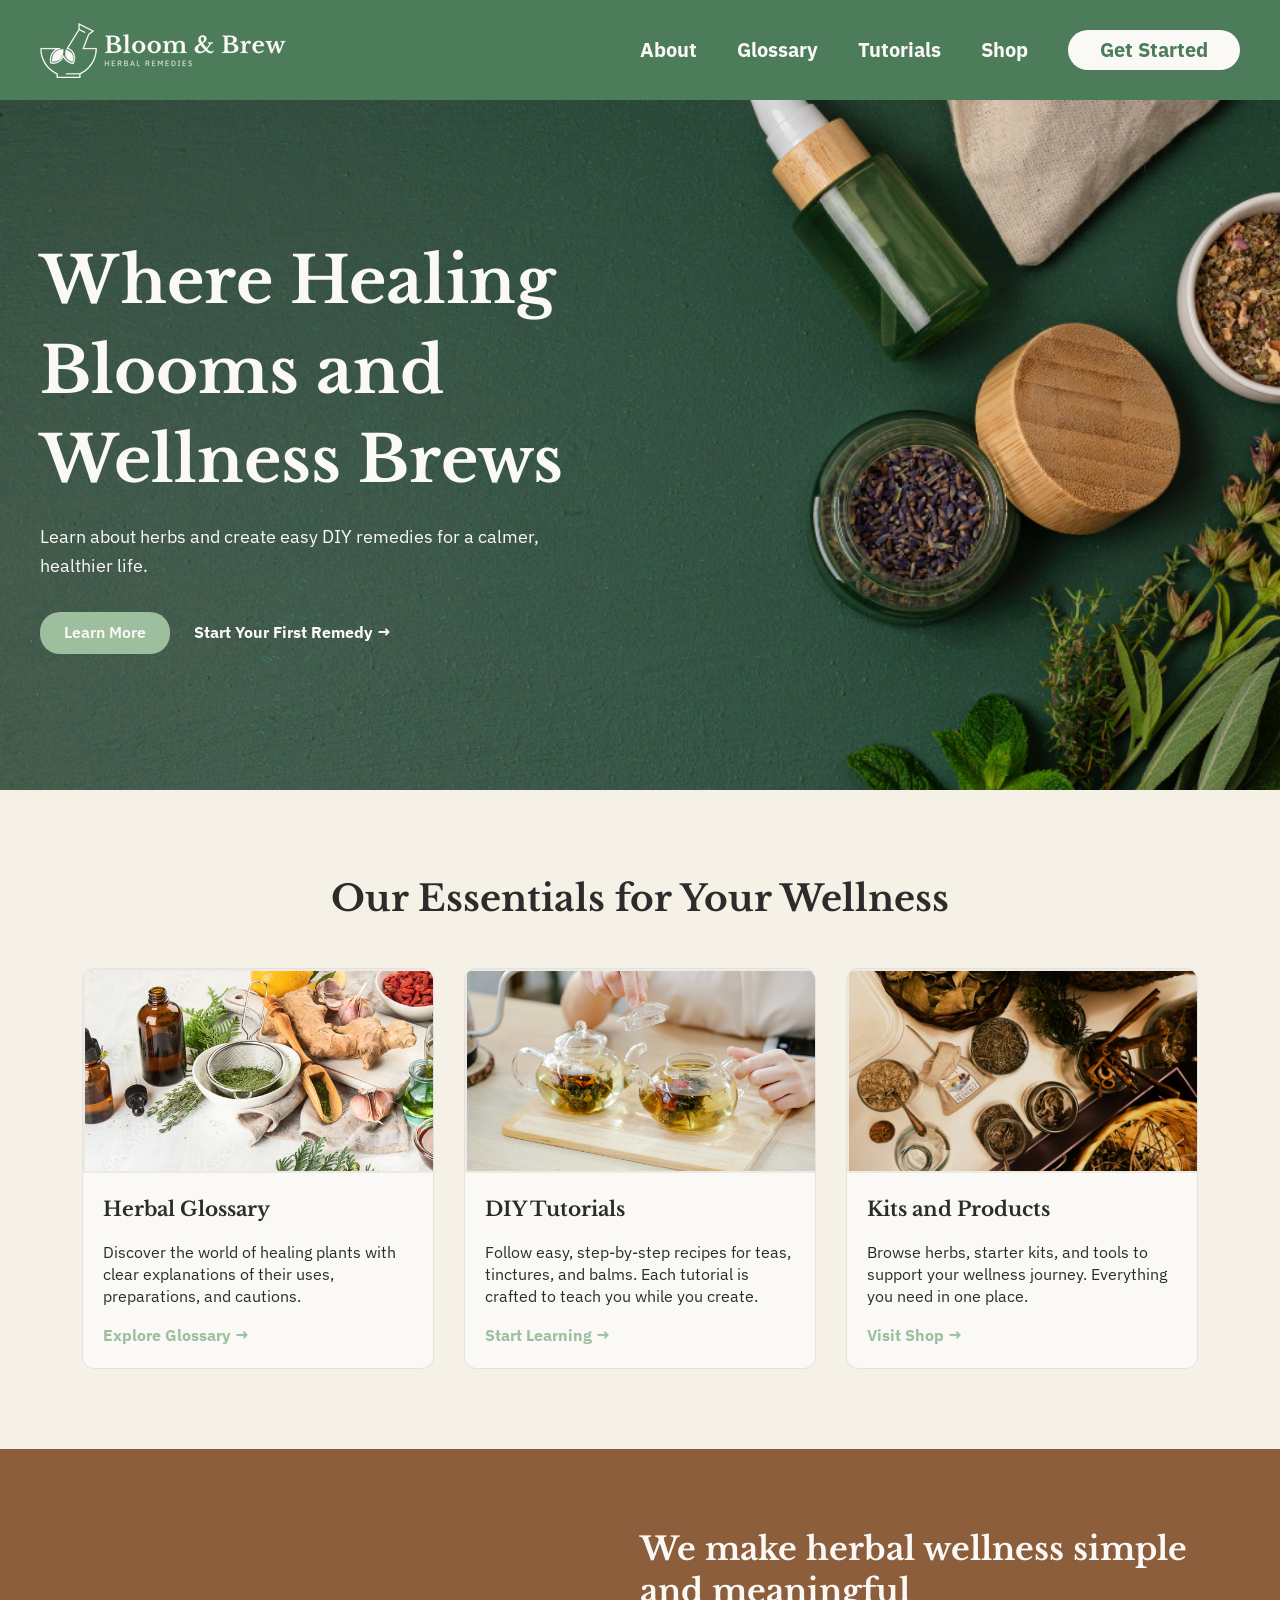
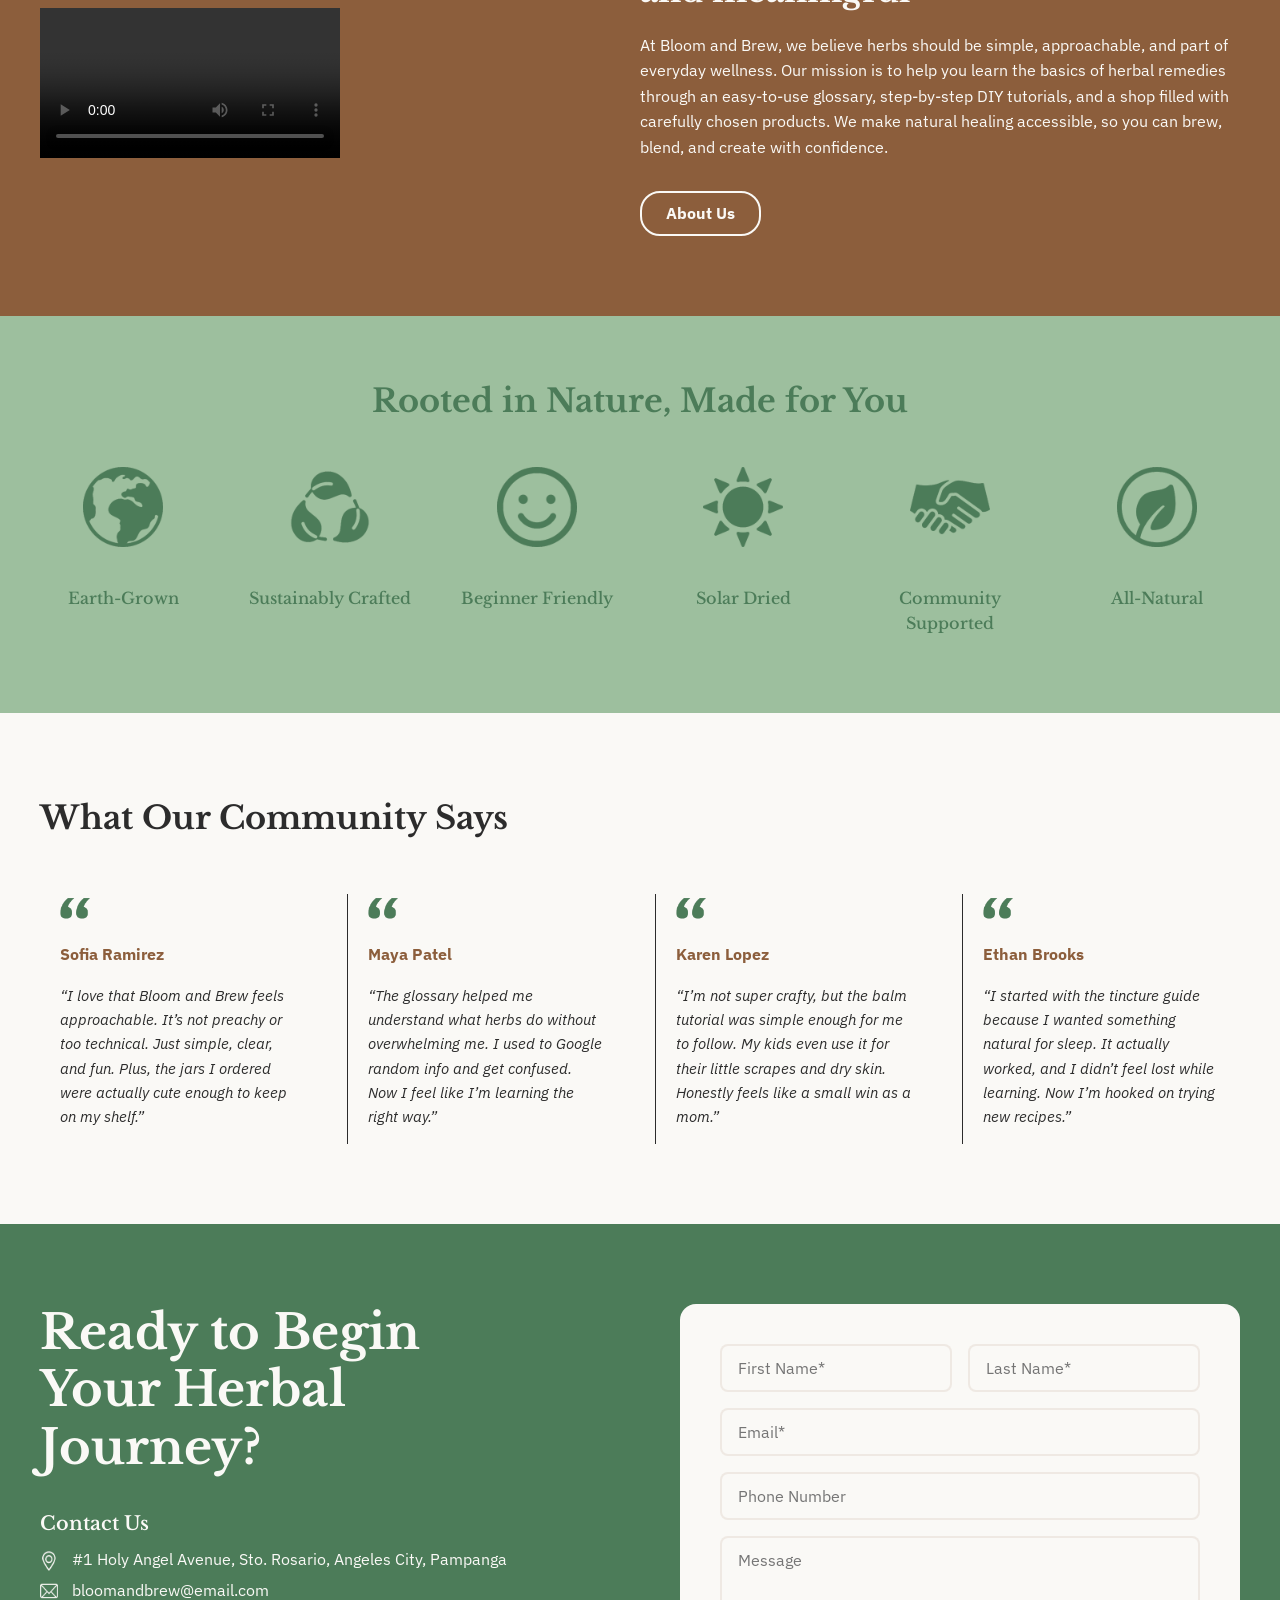
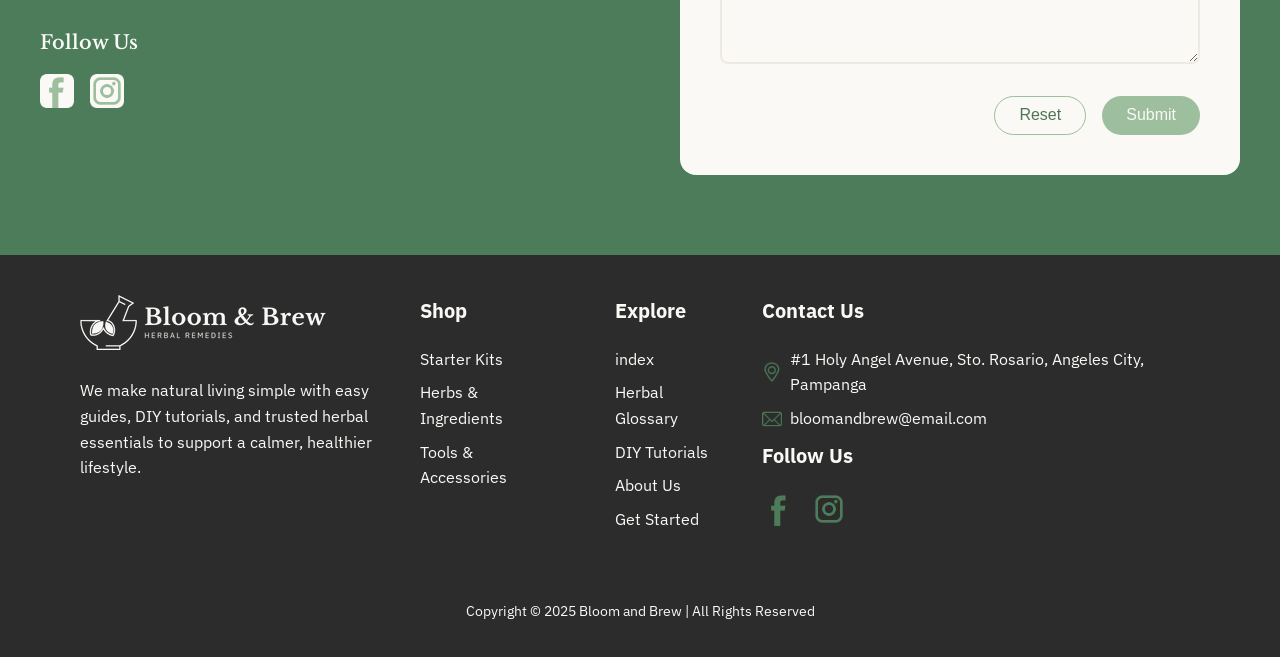
==== index.html @ b17c38f1 "Update and rename home.html to index.html" ====
<!DOCTYPE html>
<html lang="en">
<head>
  <meta charset="UTF-8">
  <meta name="viewport" content="width=device-width, initial-scale=1.0">
  <title>Bloom and Brew</title>
  <link href="https://fonts.googleapis.com/css2?family=Libre+Baskerville:wght@400;700&display=swap" rel="stylesheet">
  <link href="https://fonts.googleapis.com/css2?family=IBM+Plex+Sans:wght@400;500&display=swap" rel="stylesheet">
  <link rel="stylesheet" href="styles.css">
</head>
<body>
  <header class="navbar">
    <div class="container nav-content">
      <a href="index.html" class="brand">
        <img src="resources/logo/horizontal-white-logo.png" alt="Bloom & Brew Logo" class="horizontal-logo">
      </a>
      
      <nav class="menu">
        <a href="about.html">About</a>
        <a href="glossary.html">Glossary</a>
        <a href="tutorials.html">Tutorials</a>
        <a href="shop.html">Shop</a>
        <a href="#contact" class="white-to-sage">Get Started</a>
      </nav>          
    </div>
  </header>

  <!-- index HERO -->
  <section class="hero">
    <div class="container">
      <div class="hero-content">
        <h1>Where Healing Blooms and Wellness Brews</h1>
        <p>Learn about herbs and create easy DIY remedies for a calmer, healthier life.</p>
        <div class="hero-buttons">
          <a href="#" class="btn-primary">Learn More</a>
          <a href="#" class="btn-secondary">Start Your First Remedy →</a>
        </div>
      </div>
    </div>
  </section>

  <!-- SERVICES SECTION -->
  <section class="services">
    <div class="container">
      <h2>Our Essentials for Your Wellness</h2>
      <div class="service-cards">
        
        <div class="service-card">
          <img src="resources/img/herbal-gloassary.jpg" alt="Herbal Glossary">
          <div class="card-content">
            <h3>Herbal Glossary</h3>
            <p>Discover the world of healing plants with clear explanations of their uses, preparations, and cautions.</p>
            <a href="glossary.html" class="card-link">Explore Glossary →</a>
          </div>
        </div>
  
        <div class="service-card">
          <img src="resources/img/diy-tutorials.jpg" alt="DIY Tutorials">
          <div class="card-content">
            <h3>DIY Tutorials</h3>
            <p>Follow easy, step-by-step recipes for teas, tinctures, and balms. Each tutorial is crafted to teach you while you create.</p>
            <a href="tutorials.html" class="card-link">Start Learning →</a>
          </div>
        </div>
  
        <div class="service-card">
          <img src="resources/img/kits-and-products.png" alt="Kits and Products">
          <div class="card-content">
            <h3>Kits and Products</h3>
            <p>Browse herbs, starter kits, and tools to support your wellness journey. Everything you need in one place.</p>
            <a href="shop.html" class="card-link">Visit Shop →</a>
          </div>
        </div>

      </div>
    </div>
  </section>  

  <!-- ABOUT SECTION -->
  <section class="about">
    <div class="container about-content">
      
      <div class="about-video">
        <video controls>
          <source src="resources/media/about-bloom-and-brew.mp4" type="video/mp4">
          Your browser does not support the video tag.
        </video>
      </div>
  
      <!-- Text -->
      <div class="about-text">
        <h2>We make herbal wellness simple and meaningful</h2>
        <p>
          At Bloom and Brew, we believe herbs should be simple, approachable, and part of everyday wellness.
          Our mission is to help you learn the basics of herbal remedies through an easy-to-use glossary,
          step-by-step DIY tutorials, and a shop filled with carefully chosen products. We make natural healing
          accessible, so you can brew, blend, and create with confidence.
        </p>
        <a href="about.html" class="brown-to-white">About Us</a>
      </div>
  
    </div>
  </section>  

  <!-- WHY CHOOSE US SECTION -->
  <section class="why-choose-us">
    <div class="container">
      <h2>Rooted in Nature, Made for You</h2>
      <div class="features">
        <div class="feature">
          <img src="resources/icons/earth-grown.png" alt="Earth-Grown">
          <p>Earth-Grown</p>
        </div>
        <div class="feature">
          <img src="resources/icons/sustainably-crafted.png" alt="Sustainably Crafted">
          <p>Sustainably Crafted</p>
        </div>
        <div class="feature">
          <img src="resources/icons/beginner-friendly.png" alt="Beginner Friendly">
          <p>Beginner Friendly</p>
        </div>
        <div class="feature">
          <img src="resources/icons/solar-dried.png" alt="Solar Dried">
          <p>Solar Dried</p>
        </div>
        <div class="feature">
          <img src="resources/icons/community-supported.png" alt="Community Supported">
          <p>Community Supported</p>
        </div>
        <div class="feature">
          <img src="resources/icons/all-natural.png" alt="All-Natural">
          <p>All-Natural</p>
        </div>
      </div>
    </div>
  </section>  

  <!-- TESTIMONIALS SECTION -->
  <section class="testimonials">
    <div class="container">
      <h2>What Our Community Says</h2>
      <div class="testimonial-grid">
  
        <div class="testimonial">
          <img src="resources/icons/start-quote.png" alt="quote" class="quote-icon">
          <h4>Sofia Ramirez</h4>
          <p>“I love that Bloom and Brew feels approachable. It’s not preachy or too technical. Just simple, clear, and fun. Plus, the jars I ordered were actually cute enough to keep on my shelf.”</p>
        </div>
  
        <div class="testimonial">
          <img src="resources/icons/start-quote.png" alt="quote" class="quote-icon">
          <h4>Maya Patel</h4>
          <p>“The glossary helped me understand what herbs do without overwhelming me. I used to Google random info and get confused. Now I feel like I’m learning the right way.”</p>
        </div>
  
        <div class="testimonial">
          <img src="resources/icons/start-quote.png" alt="quote" class="quote-icon">
          <h4>Karen Lopez</h4>
          <p>“I’m not super crafty, but the balm tutorial was simple enough for me to follow. My kids even use it for their little scrapes and dry skin. Honestly feels like a small win as a mom.”</p>
        </div>
  
        <div class="testimonial">
          <img src="resources/icons/start-quote.png" alt="quote" class="quote-icon">
          <h4>Ethan Brooks</h4>
          <p>“I started with the tincture guide because I wanted something natural for sleep. It actually worked, and I didn’t feel lost while learning. Now I’m hooked on trying new recipes.”</p>
        </div>
  
      </div>
    </div>
  </section>  

  <!-- CONTACT SECTION -->
  <section class="contact-section" id="contact">
    <div class="container contact-content">
      
      <div class="contact-left">
        <h2>Ready to Begin Your Herbal Journey?</h2>
        
        <div class="contact-info">
          <h4>Contact Us</h4>
          <p>
            <a href="https://maps.app.goo.gl/sAa7WFFvHE4o6rkJ7" target="_blank" rel="noopener noreferrer">
              <img src="resources/icons/location-white.png" alt="Location" class="icon">
              #1 Holy Angel Avenue, Sto. Rosario, Angeles City, Pampanga
            </a>
          </p>
          <p>
            <a href="mailto:bloomandbrew@email.com">
              <img src="resources/icons/mail-white.png" alt="Email" class="icon">
              bloomandbrew@email.com
            </a>
          </p>
        </div>
        
        <div class="social">
          <h4>Follow Us</h4>
          <div class="light-social-icons">
            <a href="https://www.facebook.com/christructure" target="_blank" rel="noopener noreferrer">
              <img src="resources/icons/facebook-light.png" alt="Facebook" class="social-icon">
            </a>
            <a href="https://www.instagram.com/christructure" target="_blank" rel="noopener noreferrer">
              <img src="resources/icons/insta-light-icon.png" alt="Instagram" class="social-icon">
            </a>
          </div>
        </div>        
      </div>
      
      <div class="contact-right">
        <form action="#" method="post" class="contact-form">
          <div class="form-row">
            <input type="text" name="first_name" placeholder="First Name*" required>
            <input type="text" name="last_name" placeholder="Last Name*" required>
          </div>
          <input type="email" name="email" placeholder="Email*" required>
          <input type="text" name="phone" placeholder="Phone Number">
          <textarea name="message" rows="5" placeholder="Message"></textarea>
          
          <div class="form-actions">
            <button type="reset" class="btn-reset">Reset</button>
            <button type="submit" class="btn-submit">Submit</button>
          </div>
        </form>
      </div>
    </div>
  </section>
  
</body>

<footer class="footer">
  <div class="container footer-content">
    <div class="footer-left">
      <a href="index.html">
        <img src="resources/logo/horizontal-white-logo.png" alt="Bloom & Brew Logo" class="footer-logo">
      </a>
      <p>We make natural living simple with easy guides, DIY tutorials, and trusted herbal essentials to support a calmer, healthier lifestyle.</p>
    </div>

    <div class="footer-links">
      <div>
        <h4>Shop</h4>
        <ul>
          <li><a href="shop.html">Starter Kits</a></li>
          <li><a href="shop.html">Herbs & Ingredients</a></li>
          <li><a href="shop.html">Tools & Accessories</a></li>
        </ul>
      </div>
      <div>
        <h4>Explore</h4>
        <ul>
          <li><a href="index.html">index</a></li>
          <li><a href="glossary.html">Herbal Glossary</a></li>
          <li><a href="tutorials.html">DIY Tutorials</a></li>
          <li><a href="about.html">About Us</a></li>
          <li><a href="#contact">Get Started</a></li>
        </ul>
      </div>
    </div>

    <div class="footer-contact">
      <h4>Contact Us</h4>
      <p>
        <img src="resources/icons/location-green.png" alt="Location" class="icon">
        <a href="https://maps.app.goo.gl/sAa7WFFvHE4o6rkJ7" target="_blank">
          #1 Holy Angel Avenue, Sto. Rosario, Angeles City, Pampanga
        </a>
      </p>
      <p>
        <img src="resources/icons/mail-green.png" alt="Email" class="icon">
        <a href="mailto:bloomandbrew@email.com">bloomandbrew@email.com</a>
      </p>

      <h4>Follow Us</h4>
        <div class="dark-social-icons">
          <a href="https://www.facebook.com/christructure" target="_blank" rel="noopener noreferrer">
            <img src="resources/icons/facebook-dark-icon.png" alt="Facebook" class="social-icon">
          </a>
          <a href="https://www.instagram.com/christructure" target="_blank" rel="noopener noreferrer">
            <img src="resources/icons/insta-dark-icon.png" alt="Instagram" class="social-icon">
          </a>
        </div>
    </div>
  </div>

  <div class="footer-bottom">
    <p>Copyright &copy; 2025 Bloom and Brew | All Rights Reserved</p>
  </div>
</footer>

</html>
---- styles.css ----
/* === GLOBAL === */
body {
  font-family: "IBM Plex Sans", sans-serif;
  color: #2C2C2C;
  line-height: 1.6;
  margin: 0;
  padding: 0;
  background-color: #FAF9F6;
}
section{
  padding: 80px 20px; 
  margin: 0 auto;
}
.container {
  max-width: 1200px;
  margin: 0 auto;
  padding: 0 20px;
}
h1, h2, h3, h4, h5, h6 {
  font-family: "Libre Baskerville", serif;
  font-weight: bold;
  margin: 0 0 1rem 0; 
}
  
/* NAVBAR */
header {
  position: sticky;
  top: 0;
  z-index: 1000;
}
.navbar {
  background: #4C7C59; 
  color: #FAF9F6;    
  height: 100px;
  display: flex;
  align-items: center;
}
.nav-content {
  display: flex;
  justify-content: space-between;
  align-items: center;
  width: 100%;
}
.horizontal-logo {
  height: 55px;
  width: auto;
  display: block;
}
.menu {
  display: flex;
  gap: 40px;
  align-items: center;
}
.menu a {
  color: #FAF9F6;
  text-decoration: none;
  font-family: "IBM Plex Sans", sans-serif;
  font-weight: bold;
  font-size: 20px;
}
.menu a:hover {
  color: #9DBF9E;
}
.menu a.white-to-sage {
  background-color: #FAF9F6;  
  color: #4C7C59;
  padding: 0 32px;
  height: 40px;
  line-height: 40px; 
  border-radius: 20px;
  font-weight: bold;
  display: inline-block;
}
.menu a.white-to-sage:hover {
  background-color: #9DBF9E;  
  color: #FAF9F6;
}

/* CONTACT */
.contact-section {
  background-color: #4C7C59;
  display: flex;
  justify-content: center;
  align-items: center;
}
.contact-content {
  display: flex;
  align-items: flex-start;
  justify-content: space-between;
  gap: 10px;
  width: 100%;
}
.contact-left {
  flex: 1;
  max-width: 480px;
  color: #FAF9F6;
}
.contact-left h2 {
  font-size: 3rem;
  line-height: 1.2;
  margin-bottom: 2rem;
  font-weight: 700;
}
.contact-info {
  margin-bottom: 1.5rem;
}
.contact-info h4 {
  font-size: 1.2rem;
  margin-bottom: 0.5rem;
  font-weight: 600;
}
.contact-info p {
  margin: 0.3rem 0;
  display: flex;
  align-items: center;
  font-size: 1rem;
}
.contact-info .icon {
  width: 18px;
  margin-right: 10px;
  vertical-align: middle;
}
.contact-info a {
  color: #FAF9F6;
  text-decoration: none;
}
.contact-info a:hover {
  text-decoration: underline;
}
.social {
  margin-top: 1.5rem;
}
.social h4 {
  font-size: 1.2rem;
  font-weight: 600;
  margin-bottom: 0.5rem;
}
.light-social-icons {
  display: flex;
  gap: 1rem;
  margin-top: 1rem;
}
.light-social-icons .social-icon {
  width: 34px;
  height: 34px;
  display: inline-block;
}
.light-social-icons a:nth-child(1):hover img {
  content: url("resources/icons/facebook-light-hover.png");
}
.light-social-icons a:nth-child(2):hover img {
  content: url("resources/icons/insta-light-hover-icon.png");
}
.contact-right {
  flex: 1;
  background-color: #FAF9F6;
  padding: 2.5rem;
  border-radius: 16px;
  max-width: 480px;
}
.contact-form {
  display: flex;
  flex-direction: column;
  gap: 1rem;
}
.form-row {
  display: flex;
  gap: 1rem;
  width: 100%;
}
.form-row input {
  flex: 1; 
}
.contact-form input,
.contact-form textarea {
  width: 100%;
  padding: 0.75rem 1rem;
  border: 2px solid rgba(140, 94, 60, 0.1);
  border-radius: 8px;
  font-size: 1rem;
  font-family: "IBM Plex Sans", sans-serif;
  outline: none;
  background-color: #FAF9F6;
  box-sizing: border-box;
}
.contact-form textarea {
  min-height: 100px;
  resize: vertical;
}
.contact-form input:focus,
.contact-form textarea:focus {
  border-color: #9dbf9e;
}
.form-actions {
  display: flex;
  justify-content: flex-end;
  gap: 1rem;
  margin-top: 1rem;
}
.btn-reset,
.btn-submit {
  padding: 0.6rem 1.5rem;
  border-radius: 20px;
  border: none;
  cursor: pointer;
  font-size: 1rem;
}
.btn-reset {
  background-color: transparent;
  border: 1px solid #9DBF9E;
  color: #4f7654;
}
.btn-reset:hover {
  background-color: rgba(157, 191, 158, 0.3);
}
.btn-submit {
  background-color: #9DBF9E;
  color: #FAF9F6;
}
.btn-submit:hover {
  background-color: #4C7C59;
}

/* FOOTER */
.footer {
  background: #2C2C2C;
  color: #FAF9F6;
  padding: 40px 60px 20px;
}
.footer-content {
  display: flex;
  justify-content: flex-start;
  align-items: flex-start;
  gap: 40px;
}
.footer-left {
  max-width: 300px;
}
.footer-logo {
  height: 55px;
  margin-bottom: 5px;
}
.footer-left p {
  font-family: "IBM Plex Sans", sans-serif;
  font-size: 16px;
  line-height: 1.6;
}
.footer-links {
  display: flex;
  gap: 60px;
}
.footer-links h4,
.footer-contact h4 {
  font-family: "IBM Plex Sans", serif;
  font-size: 20px;
  margin-bottom: 20px;
}
.footer-links ul {
  list-style: none;
  padding: 0;
  margin: 0;
}
.footer-links ul li {
  margin-bottom: 8px;
}
.footer-links ul li a {
  text-decoration: none;
  color: #FAF9F6;
  font-size: 16px;
}
.footer-links ul li a:hover {
  color: #4C7C59;
}
.footer-contact a,
.footer-links a {
  text-decoration: none;
  color: #FAF9F6; 
  font-family: "IBM Plex Sans", sans-serif;
}
.footer-contact a:hover,
.footer-links a:hover {
  color: #4C7C59;  
}
.footer-contact p {
  font-size: 16px;
  margin: 8px 0;
  display: flex;
  align-items: center;
  gap: 8px;
}
.icon {
  width: 20px;
  height: 20px;
}
.dark-social-icons {
  display: flex;
  gap: 1rem;
  margin-top: 1rem;
}
.dark-social-icons .social-icon {
  width: 34px;
  height: 34px;
  display: inline-block;
}
.dark-social-icons a:nth-child(1):hover img {
  content: url("resources/icons/facebook-dark-hover-icon.png");
}
.dark-social-icons a:nth-child(2):hover img {
  content: url("resources/icons/insta-dark-hover-icon.png");
}
.footer-bottom {
  border-top: 1px solid #2C2C2C;
  margin-top: 30px;
  padding-top: 15px;
  text-align: center;
  font-size: 14px;
  color: #FAF9F6;
}  

/* === HOME PAGE === */
/* Hero Section */
.hero {
  position: relative;
  background: url('resources/hero/home-hero-image.png') center center / cover no-repeat;
  height: 530px;          
  min-height: 530px;      
  max-height: 530px;      
  display: flex;
  align-items: center;    
  justify-content: center;
  color: #FAF9F6;
  text-align: left;
  overflow: hidden;
}
.hero::before {
  content: "";
  position: absolute;
  z-index: 1;
}
.hero .container {
  position: relative;
  z-index: 2;
  width: 100%;
}
.hero-content {
  max-width: 600px;
}
.hero h1 {
  font-size: 64px;
  line-height: 1.4;
  margin-bottom: 1rem;
  font-weight: 700;
}
.hero p {
  font-size: 1.125rem;
  margin-bottom: 2rem;
  color: #FAF9F6;
  max-width: 500px;
}
.hero-buttons {
  display: flex;
  align-items: center;
  gap: 1.5rem;
  flex-wrap: wrap;
}
.btn-primary {
  background: #9DBF9E; 
  color: #FAF9F6;
  padding: 0.5rem 1.5rem;
  border-radius: 20px;
  font-weight: 600;
  text-decoration: none;
}
.btn-primary:hover {
  background: #FAF9F6;
  color: #4C7C59;
}
.btn-secondary {
  color: #FAF9F6;
  font-weight: bold;
  text-decoration: none;
}
.btn-secondary:hover {
  color: #9DBF9E;
  text-decoration: underline;
}

/* Services */
.services {
  background-color: #F5F1E6; 
  text-align: center;
}
.services h2 {
  font-size: 36px;
  margin-bottom: 40px;
  color: #2C2C2C ;
}
.service-cards {
  display: flex;
  justify-content: center;
  gap: 30px;
  flex-wrap: wrap;
}
.service-card {
  background: #FAF9F6;
  border: 1px solid #e2e2e2;
  border-radius: 12px;
  max-width: 350px;
  flex: 1;
  overflow: hidden;
}
.service-card img {
  width: 100%;
  height: 200px;
  object-fit: cover;
  display: block;
  border: 2px solid rgba(140, 94, 60, 0.1);
}
.card-content {
  padding: 20px;
  text-align: left;
}
.card-content h3 {
  font-size: 20px;
  margin-bottom: 10px;
  color: #2C2C2C;
}
.card-content p {
  font-size: 16px;
  line-height: 1.4;
  margin-bottom: 15px;
  color: #2C2C2C;
}
.card-link {
  display: inline-block;
  font-weight: bold;
  color: #9DBF9E; 
  text-decoration: none;
}
.card-link:hover {
  color: #4C7C59;
}

/* About */
.about {
  background-color: #8C5E3C;
  color: #FAF9F6;
}
.about-content {
  display: flex;
  align-items: center;
  justify-content: space-between;
  gap: 40px;
  max-width: 1200px;
  margin: 0 auto;
  flex-wrap: nowrap; 
}
.about-video video {
  width: 100%;
  max-width: 600px;
  display: block;
}
.about-text {
  flex: 1;
  max-width: 600px;
}
.about-text h2 {
  font-size: 2rem;
  margin-bottom: 20px;
  font-weight: bold;
  line-height: 1.3;
}
.about-text p {
  font-size: 1rem;
  line-height: 1.6;
  margin-bottom: 30px;
}
.brown-to-white {
  display: inline-block;
  padding: 0.5rem 1.5rem;
  border: 2px solid #FAF9F6;
  border-radius: 20px;
  font-weight: bold;
  color: #FAF9F6;
  text-decoration: none;
  background: transparent;
}
.brown-to-white:hover {
  background-color: #FAF9F6;
  color: #8C5E3C;
}

/* Why Choose Us */
.why-choose-us {
  background-color: #9DBF9E;
  text-align: center;
  padding: 60px 20px;
  color: #4C7C59;
}
.why-choose-us h2 {
  font-family: "Libre Baskerville", serif;
  font-size: 2rem;
  margin-bottom: 40px;
}
.features {
  display: flex;
  justify-content: center;
  align-items: stretch;
  flex-wrap: nowrap;
  gap: 40px;
}
.feature {
  flex: 1;
  min-width: 0;
  max-width: 250px;
  text-align: center;
}
.feature img {
  width: 80px;
  height: auto;
  margin-bottom: 15px;
}
.feature p {
  font-family: "Libre Baskerville", sans-serif;
  font-size: 1rem;
  font-weight: 500;
}

/* Testimonials */
.testimonials {
  background: #FAF9F6;
}
.testimonials h2 {
  font-family: "Libre Baskerville", serif;
  font-size: 2rem;
  margin-bottom: 50px;
  color: #2c2c2c;
}
.testimonial-grid {
  display: flex;
  justify-content: space-between;
  align-items: stretch;
  gap: 30px;
  flex-wrap: nowrap;
}
.testimonial {
  flex: 1;
  min-width: 0; 
  border-left: 1px solid #2C2C2C;
  padding: 0 20px;
}
.testimonial:first-child {
  border-left: none;
}
.quote-icon {
  width: 30px;
  height: auto;
  margin-bottom: 10px;
}
.testimonial h4 {
  font-family: "IBM Plex Sans", sans-serif;
  font-weight: 700;
  color: #8C5E3C;
  margin-bottom: 10px;
}
.testimonial p {
  font-family: "IBM Plex Sans", sans-serif;
  font-style: italic;
  font-size: 0.95rem;
  color: #2C2C2C;
  line-height: 1.6;
}

/* === ABOUT PAGE === */
/* About Hero */
.about-hero {
  background: url('resources/hero/about-hero-image.png') center center / cover no-repeat;
  height: 400px;         
  min-height: 400px;     
  max-height: 400px;     
  display: flex;
  align-items: center;
  justify-content: center;
  position: relative;
  text-align: center;
  color: #FAF9F6;
  overflow: hidden;
}
.about-hero-content {
  position: relative;
  z-index: 1;
}
.about-hero h1 {
  font-size: 64px;
  font-weight: 700;
}

/* Who We Are Section */
.who-we-are {
  background: #9DBF9E; 
  padding: 4rem 2rem;
}
.who-container {
  display: flex;
  align-items: center;
  gap: 2rem;
  max-width: 1100px;
  margin: 0 auto;
}
.who-image img {
  width: 100%;
  max-width: 540px;
  max-height: 300px;
}
.who-text {
  flex: 1;
}
.who-text h2 {
  font-size: 36px;
  margin-bottom: 1rem;
  font-weight: bold;
}
.who-text p {
  margin-bottom: 1rem;
  line-height: 1.6;
}

/* Our Promise Section */
.our-promise {
  background: #F5F1E6; 
  padding: 4rem 2rem;
  text-align: center;
}
.our-promise h2 {
  font-size: 24px;
  margin-bottom: 2.5rem;
  color: #8C5E3C;
  font-weight: 700;
}
.our-promise-content {
  max-width: 880px;
  margin: 0 auto;
}
.promise-item {
  display: flex;
  align-items: flex-start;
  gap: 1.5rem;
  padding: 1.5rem 0;
  text-align: left;
}
.promise-icon {
  width: 120px;
  height: 120px;
}
.promise-text h3 {
  font-size: 36px;
  font-weight: 600;
  color: #8C5E3C;
  margin-bottom: 0.5rem;
}
.promise-text p {
  color: #8C5E3C;
  line-height: 1.6;
  font-size: 16px;
  font-weight: 500;
}
.our-promise hr {
  border: none;
  border-top: 1.5px solid #8C5E3C;
  margin: 0;
}

/* === GLOSSARY PAGE === */
/* Glossary Hero */
.glossary-hero {
  background: url('resources/hero/herbs-glossary-hero-image.png') center/cover no-repeat;
  height: 400px;         
  min-height: 400px;     
  max-height: 400px;     
  display: flex;
  align-items: center;
  justify-content: center;
  position: relative;
  text-align: center;
  color: #4C7C59;
  overflow: hidden;
}
.glossary-hero-content {
  position: relative;
  z-index: 1;
}
.glossary-hero h1 {
  font-size: 64px;
  font-weight: 700;
}

/* Glossary  */
.alphabet-navbar {
  background: #FAF9F6;
  padding: 1rem 0;
  display: flex;
  flex-wrap: wrap;
  gap: 0.5rem;
  justify-content: center;
  margin-bottom: 3rem;
  margin-top: 3rem;
}
.alphabet-navbar a {
  width: 33px;
  height: 33px;
  display: flex;
  align-items: center;
  justify-content: center;
  border: 2px solid #4C7C59;
  border-radius: 6px;
  color: #4C7C59;
  font-weight: 600;
  text-decoration: none;
}
.alphabet-navbar a:hover {
  background: #4C7C59;
  color: #FAF9F6;
}
.letter-section{
  scroll-margin-top: 120px;
  margin-bottom: 60px;
}
.letter-heading {
  background: #4C7C59;
  color: #FAF9F6;
  padding: 1rem 2rem;
  border-radius: 8px;
  font-size: 2rem;
  margin: 2rem 0 1rem;
}
.glossary-items {
  display: grid;
  grid-template-columns: repeat(auto-fit, minmax(280px, 1fr));
  gap: 2rem;
}
.glossary-item {
  display: flex;
  gap: 1rem;
  background: #FAF9F6;
  padding: 1rem;
  border-radius: 8px;
  border: 2px solid rgba(140, 94, 60, 0.1);
}
.glossary-image {
  display: flex;
  flex-direction: column;
  align-items: center;
  width: 140px;
}
.glossary-image img {
  width: 140px;
  height: 140px;
  object-fit: cover;
}
.glossary-image .caution {
  margin-top: 0.5rem;
  font-size: 10px;
  font-style: italic;
  line-height: 1.4;
  color: #8C5E3C;
}
.glossary-text h3 {
  font-size: 1.2rem;
  margin: 0;
}
.glossary-text em {
  display: block;
  margin-bottom: 0.5rem;
  font-style: italic;
  color: #2C2C2C;
}
.caution {
  font-size: 0.85rem;
  font-style: italic;
  color: #8C5E3C;
}

/* === TUTORIALS PAGE === */
/* Tutorials Hero */
.tutorials-hero {
  background: url('resources/hero/tutorials-hero-image.png') center/cover no-repeat;
  height: 400px;         
  min-height: 400px;     
  max-height: 400px;     
  display: flex;
  align-items: center;
  justify-content: center;
  position: relative;
  text-align: center;
  color: #FAF9F6;
  overflow: hidden;
}
.tutorials-hero-content {
  position: relative;
  z-index: 1;
}
.tutorials-hero h1 {
  font-size: 64px;
  font-weight: 700;
}

/* Tutorials */
body {
  font-family: "IBM Plex Sans", sans-serif;
  background-color: #FAF9F6;
  color: #2C2C2C;
  margin: 0;
  padding: 0;
}
.tutorials {
  display: grid;
  grid-template-columns: repeat(3, 1fr);
  gap: 2rem;
  max-width: 1200px;
  margin: 4rem auto;
  padding: 0 2rem;
}
.tutorial-card {
  background: #FAF9F6;
  overflow: hidden;
  display: flex;
  flex-direction: column;
  height: 100%;
}
.tutorial-card img {
  width: 100%;
  aspect-ratio: 1 / 1; 
  object-fit: cover;    
  display: block;
}
.tutorial-text {
  display: flex;
  flex-direction: column;
  flex-grow: 1;
}
.tutorial-text em {
  color: #2C2C2C;
  font-style: italic;
  font-weight: bold;
  margin-top: 1rem;
}
.tutorial-text h3 {
  font-family: "Libre Baskerville", serif;
  font-size: 1.2rem;
  margin: 0.5rem 0 0.2rem;
}
.tutorial-text p {
  font-size: 0.95rem;
  font-style: italic;
  color: #2C2C2C;
  margin-bottom: 1.5rem;
  flex-grow: 1;
}
.read-more-btn {
  align-self: flex-start;
  border: 2px solid #4C7C59;
  color: #4C7C59;
  font-weight: 600;
  text-decoration: none;
  padding: 0.5rem 1.5rem;
  border-radius: 20px;
  background: transparent;
}
.read-more-btn:hover {
  background: #4C7C59;
  color: #FAF9F6;
}

/* === REMEDIES PAGES === */
/* Hero Sections */
.hero-left {
  padding: 4rem 6rem; 
  display: flex;
  flex-direction: column;
  justify-content: center;
  text-align: left;
}
.hero-right {
  width: 100%;
  height: 100%;
  margin: 0;
  padding: 0;
}
.hero-category {
  font-size: 0.9rem;
  font-style: italic;
  margin-bottom: 0.5rem;
}
.hero-left h1 {
  font-family: "Libre Baskerville", serif;
  font-size: 2.8rem;
  margin: 0.5rem 0;
}
.hero-description {
  font-size: 1rem;
  line-height: 1.6;
  max-width: 420px;
}
.hero-right img {
  width: 100%;
  height: 100%;
  object-fit: cover;
  display: block;
}
.peppermint-digestive-tea-hero,
.echinacea-immunity-tincture-hero,
.calendula-healing-salve-hero {
  display: grid;
  grid-template-columns: 1fr 1fr;
  background: #8B5E3C;
  color: #FAF9F6;
  min-height: 500px;
  align-items: center; 
  margin: 0;
  padding: 0;
  overflow: hidden;
}

/* Tutorial Sections */
.tutorial {
  display: grid;
  grid-template-columns: 320px 1fr;
  gap: 3rem;
  padding: 3rem 6rem;
  align-items: start;
  background: #FAF9F6;
}
.tutorial-image img {
  width: 100%;
  object-fit: cover;
}
.tutorial-content {
  display: flex;
  flex-direction: column;
  gap: 1.5rem;
}
.tutorial-block h2 {
  font-family: "Libre Baskerville", serif;
  font-size: 1.3rem;
  margin-bottom: 0.6rem;
}
.tutorial-block ul,
.tutorial-block ol {
  margin: 0;
  padding-left: 1.2rem;
  font-size: 1rem;
  line-height: 1.7;
}
hr {
  border: none;
  border-bottom: 1px solid #AAA;
  width: 100%;
}

/* Read More Sections */
.read-more-section {
  background-color: #9DBF9E;
  font-family: "IBM Plex Sans", sans-serif;
  color: #FAF9F6;
}
.remedies-inner {
  max-width: 1120px;
  margin: 0 auto;
}
.remedies-title {
  font-family: "Libre Baskerville", serif;
  font-size: 1.9rem;
  color: #FAF9F6;
  margin-bottom: 2rem;
}
.remedies-grid {
  display: flex;
  flex-wrap: nowrap; 
  justify-content: space-between;
  gap: 2rem;
}
.remedy-card {
  flex: 0 1 32%; 
  max-width: 32%;
  display: flex;
  flex-direction: column;
  align-items: flex-start;
}
.remedy-card img {
  width: 100%;
  aspect-ratio: 1 / 1;
  object-fit: cover;
  margin-bottom: 0.8rem;
}
.remedy-type {
  font-style: italic;
  font-size: 0.9rem;
  margin-bottom: 0.2rem;
}
.remedy-name {
  font-family: "Libre Baskerville", serif;
  font-size: 1.1rem;
  margin: 0.2rem 0 0.4rem;
}
.remedy-desc {
  font-size: 0.9rem;
  color: #FAF9F6;
  line-height: 1.5;
  margin-bottom: 1.2rem;
}
.read-more {
  background: transparent;
  color: #FAF9F6;
  border: 1.5px solid #FAF9F6;
  padding: 0.4rem 1.2rem;
  border-radius: 20px;
  font-size: 0.85rem;
  cursor: pointer;
  text-decoration: none;
}
.read-more:hover {
  background-color: #FAF9F6;
  color: #9DBF9E;
}

/* === SHOP PAGE === */
/* Shop Hero */
.shop-hero {
  background: url('resources/hero/shop-hero-image.png') center/cover no-repeat;
  height: 400px;         
  min-height: 400px;     
  max-height: 400px;     
  display: flex;
  align-items: center;
  justify-content: center;
  position: relative;
  text-align: center;
  color: #2C2C2C;
  overflow: hidden;
}
.shop-hero-content {
  position: relative;
  z-index: 1;
}
.shop-hero h1 {
  font-size: 64px;
  font-weight: 700;
}

/* Products */
.products-section {
  background: #FAF9F6;
  padding: 2rem;
  font-family: "IBM Plex Sans", sans-serif;
  color: #2C2C2C;
}
.products-table {
  width: 100%;                
  max-width: 100%;            
  table-layout: fixed;        
  border-collapse: collapse;
  background: #FAF9F6;
  margin: 0 auto;
  border: 2px solid rgba(140, 94, 60, 0.1);
}
.category-row th {
  background: #4C7C59;
  color: #FAF9F6;
  font-family: "Libre Baskerville", serif;
  font-size: 36px;
  text-align: left;
  padding: 20px;
}
.product-row td {
  word-wrap: break-word;
  overflow-wrap: break-word;
  padding: 20px;
  vertical-align: top;
  text-align: left;
  border: 2px solid rgba(140, 94, 60, 0.1);
  box-sizing: border-box;
}
.product img {
  width: 100%;
  aspect-ratio: 1 / 1;
  object-fit: cover;
  margin-bottom: 0.8rem;
}
.product h3 {
  font-family: "Libre Baskerville", serif;
  font-size: 20px;
}
.product p {
  font-size: 16px;
  font-style: italic;
  color: #2C2C2C;
}
.price {
  font-weight: bold;
  color: #2C2C2C;
  margin-bottom: 0.8rem;
}
.buy-btn {
  display: block;
  width: 100%;
  background: #9DBF9E;
  color: #FAF9F6;
  border: none;
  padding: 0.5rem 0;
  border-radius: 6px;
  font-weight: 600;
  font-size: 0.9rem;
  cursor: pointer;
  text-align: center;
}
.buy-btn:hover {
  background: #4C7C59;
  color: #FAF9F6;
}

/* === MEDIA QUERIES FOR RESPONSIVENESS ===*/
/* TABLET */
@media (max-width: 768px) {
  /* Global */
  h1, h2, h3 {
    margin-bottom: 0.5rem; 
  }

  /* Navbar */
  .navbar {
    height: 80px;
  }
  .nav-content {
    padding: 0 20px;
    flex-wrap: wrap;
  }
  .horizontal-logo {
    height: 40px;
  }
  .menu {
    gap: 20px;
    flex-wrap: wrap;
  }
  .menu a {
    font-size: 16px;
  }

  /* Contact */
  .contact-content {
    flex-direction: column;
    gap: 2rem;
  }
  .contact-left, .contact-right {
    max-width: 100%;
    margin: 0 auto; 
  }
  
  /* Footer */
  .footer-content {
    flex-direction: column;
    align-items: flex-start;
    gap: 20px;
  }
  .footer-links {
    flex-direction: column;
    gap: 20px;
  }
  
  /* Home Page */
  .hero {
    height: 400px;
    padding: 0 10%;
  }
  .hero h1 {
    font-size: 48px;
  }
  .hero p {
    font-size: 1rem;
  }
  .services, .about, .why-choose-us, .testimonials {
    padding: 40px 10px;
  }
  .service-cards {
    flex-wrap: nowrap;
    gap: 20px;
  }
  .service-card {
    max-width: 280px;
  }
  .about-content {
    flex-direction: column;
  }
  .features {
    gap: 20px;
    flex-wrap: nowrap;
  }
  .feature {
    max-width: 200px;
  }

  /* About Page */
  .who-container {
    flex-direction: column;
    gap: 1rem;
  }
  .our-promise-content {
    padding: 0 1rem;
  }

  /* Glossary Page */
  .glossary-items {
    grid-template-columns: 1fr;
    gap: 1rem;
  }

  /* Tutorials Page */
  .tutorials {
    grid-template-columns: repeat(2, 1fr);
    gap: 1rem;
    margin: 2rem auto;
    padding: 0 1rem;
  }
  .tutorial-card img {
    width: 100%;
    height: auto;
  }

  /* Remedies Pages */
  .tutorial {
    grid-template-columns: 1fr;
    padding: 2rem;
  }
    
  /* Shop Page */
  .products-table,
  .product-row,
  .product {
    display: grid;
    grid-template-columns: repeat(2, 1fr);
    gap: 2rem;
    width: 100%;
  }
  .products-table {
    width: 100%;
  }
  .product-row td {
    padding: 10px;
  }
  .product img {
    width: 100%;
    aspect-ratio: 1 / 1;
    object-fit: cover;
  }
  .product h3 {
    font-size: 18px;
  }
  .product p {
    font-size: 14px;
  }
  .product-row td {
    padding: 12px;
  }
  .buy-btn {
    font-size: 0.85rem;
    padding: 0.4rem 0;
  }
}

/* ANDROID*/
@media (max-width: 480px) {
  /* Global */
  .container,
  section,
  .hero-content,
  .footer-content,
  .nav-content {
    padding-left: 10px !important;
    padding-right: 10px !important;
  }
  .hero h1, 
  .about-hero h1, 
  .glossary-hero h1, 
  .tutorials-hero h1, 
  .shop-hero h1{
    font-size: 36px;
    line-height: 1.5;
  }
  .services h2, .contact-left h2{
    font-size: 32px;
  }

  /* Navbar */
  .navbar {
    height: auto; 
    padding: 10px 0;
  }
  .nav-content {
    flex-direction: column; 
    align-items: center;
    text-align: center;
    gap: 5px;
  }
  .horizontal-logo {
    height: 50px;
  }
  .menu {
    flex-direction: column;
    gap: 10px;
  }
  .menu a {
    font-size: 18px;
    padding: 10px 0;
  }
  .menu a.white-to-sage {
    padding: 0 100px;
    height: auto;
  }

  /* Home */
  .hero p{
    font-size: 16px;
  }
  .hero-buttons a {
    font-size: 16px;
  }
  .service-cards {
    flex-direction: column;
    align-items: center;
    gap: 25px;
  }
  .service-card {
    max-width: 100%;
  }
  .features {
    display: grid;
    grid-template-columns: repeat(3, 1fr);
    grid-template-rows: repeat(2, auto);
    gap: 20px;
    justify-items: center;
  }
  .feature {
    max-width: 140px;
    text-align: center;
  }
  .testimonial-grid {
    flex-direction: column;
    gap: 20px;
  }
  .testimonial {
    border-left: none;
    border-top: none;
    padding: 20px 0;
    position: relative;
  }
  .testimonial:not(:last-child)::after {
    content: "";
    display: block;
    height: 1px;
    background-color: #2C2C2C;
    margin-top: 20px;
  }

  /* About */
  .our-promise {
    padding: 2rem 1rem; 
  }
  .promise-item {
    flex-direction: column; 
    align-items: center;   
    text-align: center;     
    gap: 1rem;
  }

  /* Glossary */
  .letter-section {
    scroll-margin-top: 380px; 
  }

  /* Tutorials */
  .tutorials {
    grid-template-columns: 1fr;
    gap: 1rem;
  }
  .peppermint-digestive-tea-hero,
  .echinacea-immunity-tincture-hero,
  .calendula-healing-salve-hero {
    display: flex;
    flex-direction: column;
    height: auto;
    margin: 0; 
    padding: 0; 
  }
  .hero-right {
    order: -1; 
    width: 100vw; 
    margin: 0;
    padding: 0;
    margin-left: calc(-50vw + 50%);
  }
  .hero-right img {
    width: 100%;
    height: 500px;
    object-fit: cover;
    display: block;
  }
  .hero-left {
    height: 500px;
    padding: 2rem;
    display: flex;
    flex-direction: column;
    justify-content: center;
  }
  .remedies-grid {
    flex-direction: column;
    gap: 2rem;
  }
  .remedy-card {
    flex: 1 1 100%;
    max-width: 100%;
  }

  /* Shop */
  .product {
    display: grid;
    grid-template-columns: 1fr;
    gap: 1.5rem;
  }
  .products-table,
  .product-row {
    display: block;
    width: 100%;
  }
  .product-row td {
    display: block;
    width: 100%;
    border: none;
    margin-bottom: 1.5rem;
  }
  .product img {
    width: 100%;
    aspect-ratio: 1 / 1;
    height: auto;          
    object-fit: cover;
  }
  .product h3 {
    font-size: 20px;
  }
  .buy-btn {
    width: 100%;
    margin: 0.5rem auto;
  }
}
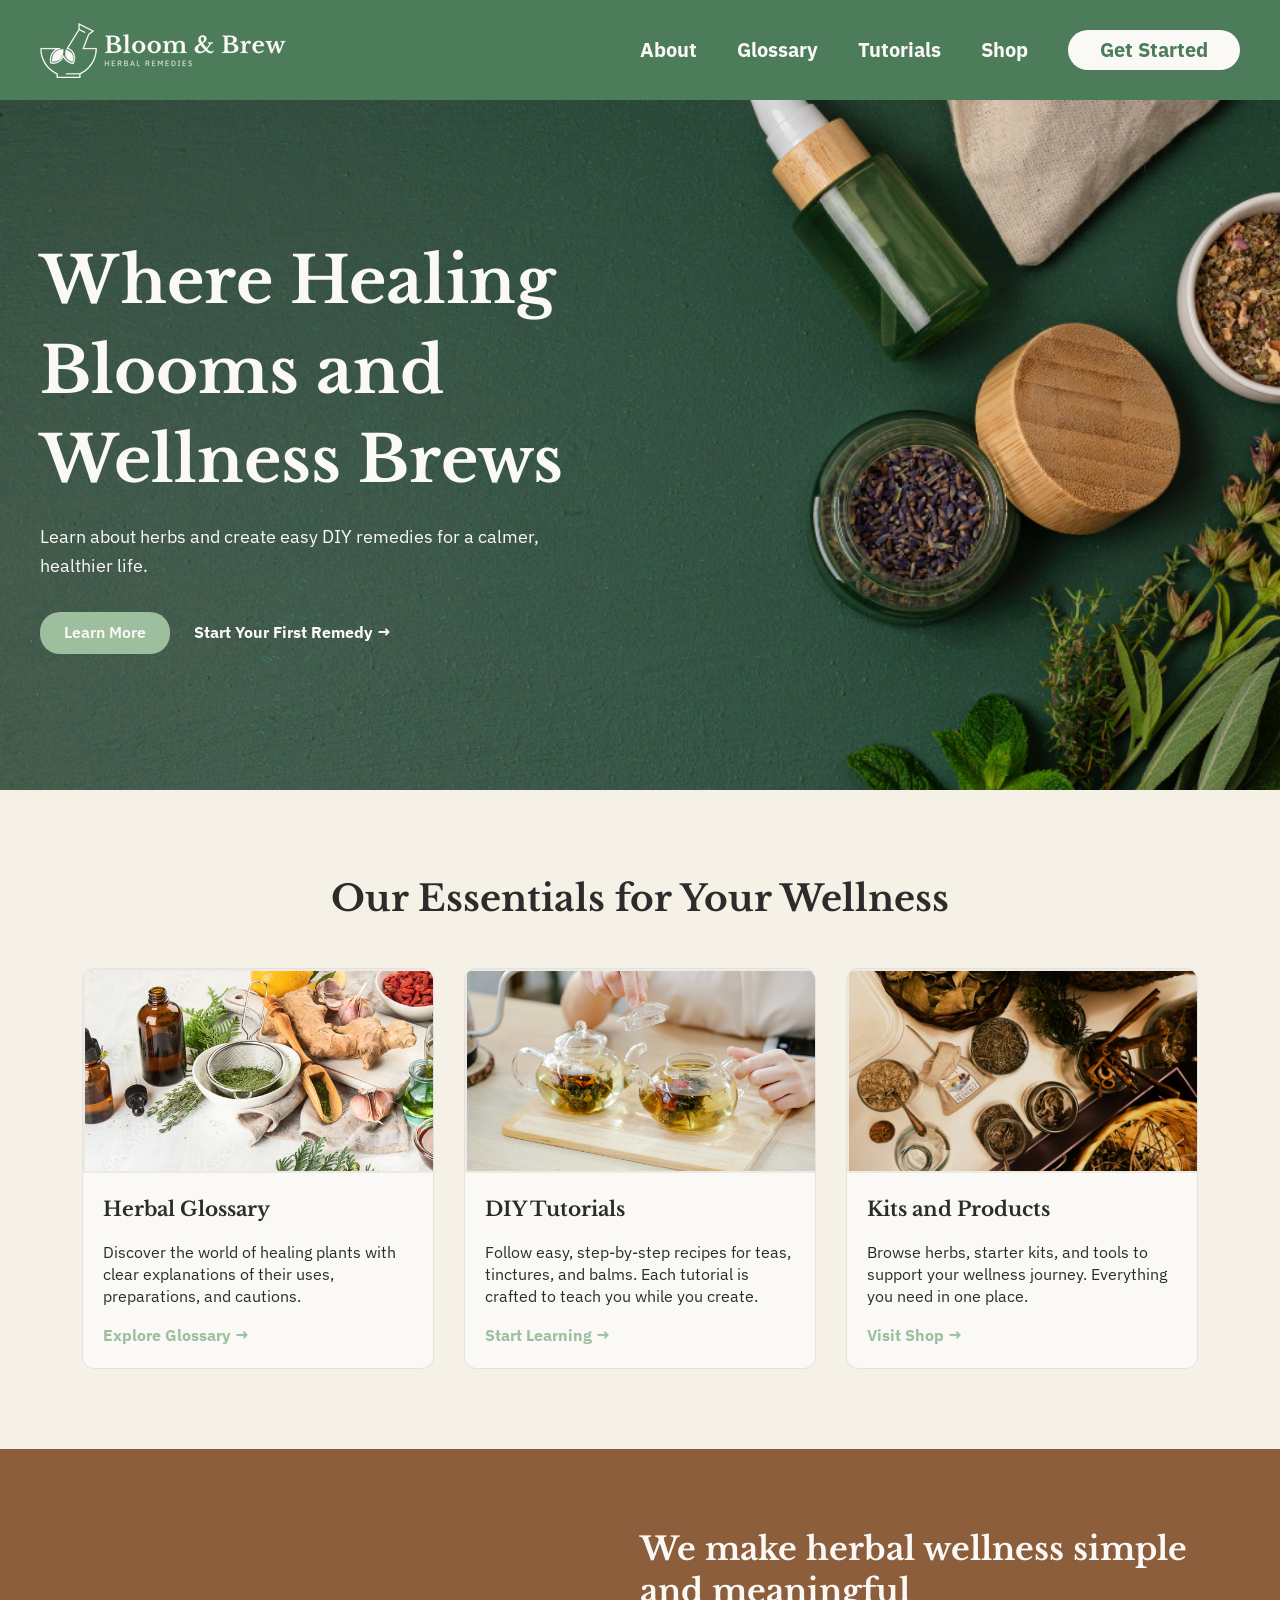
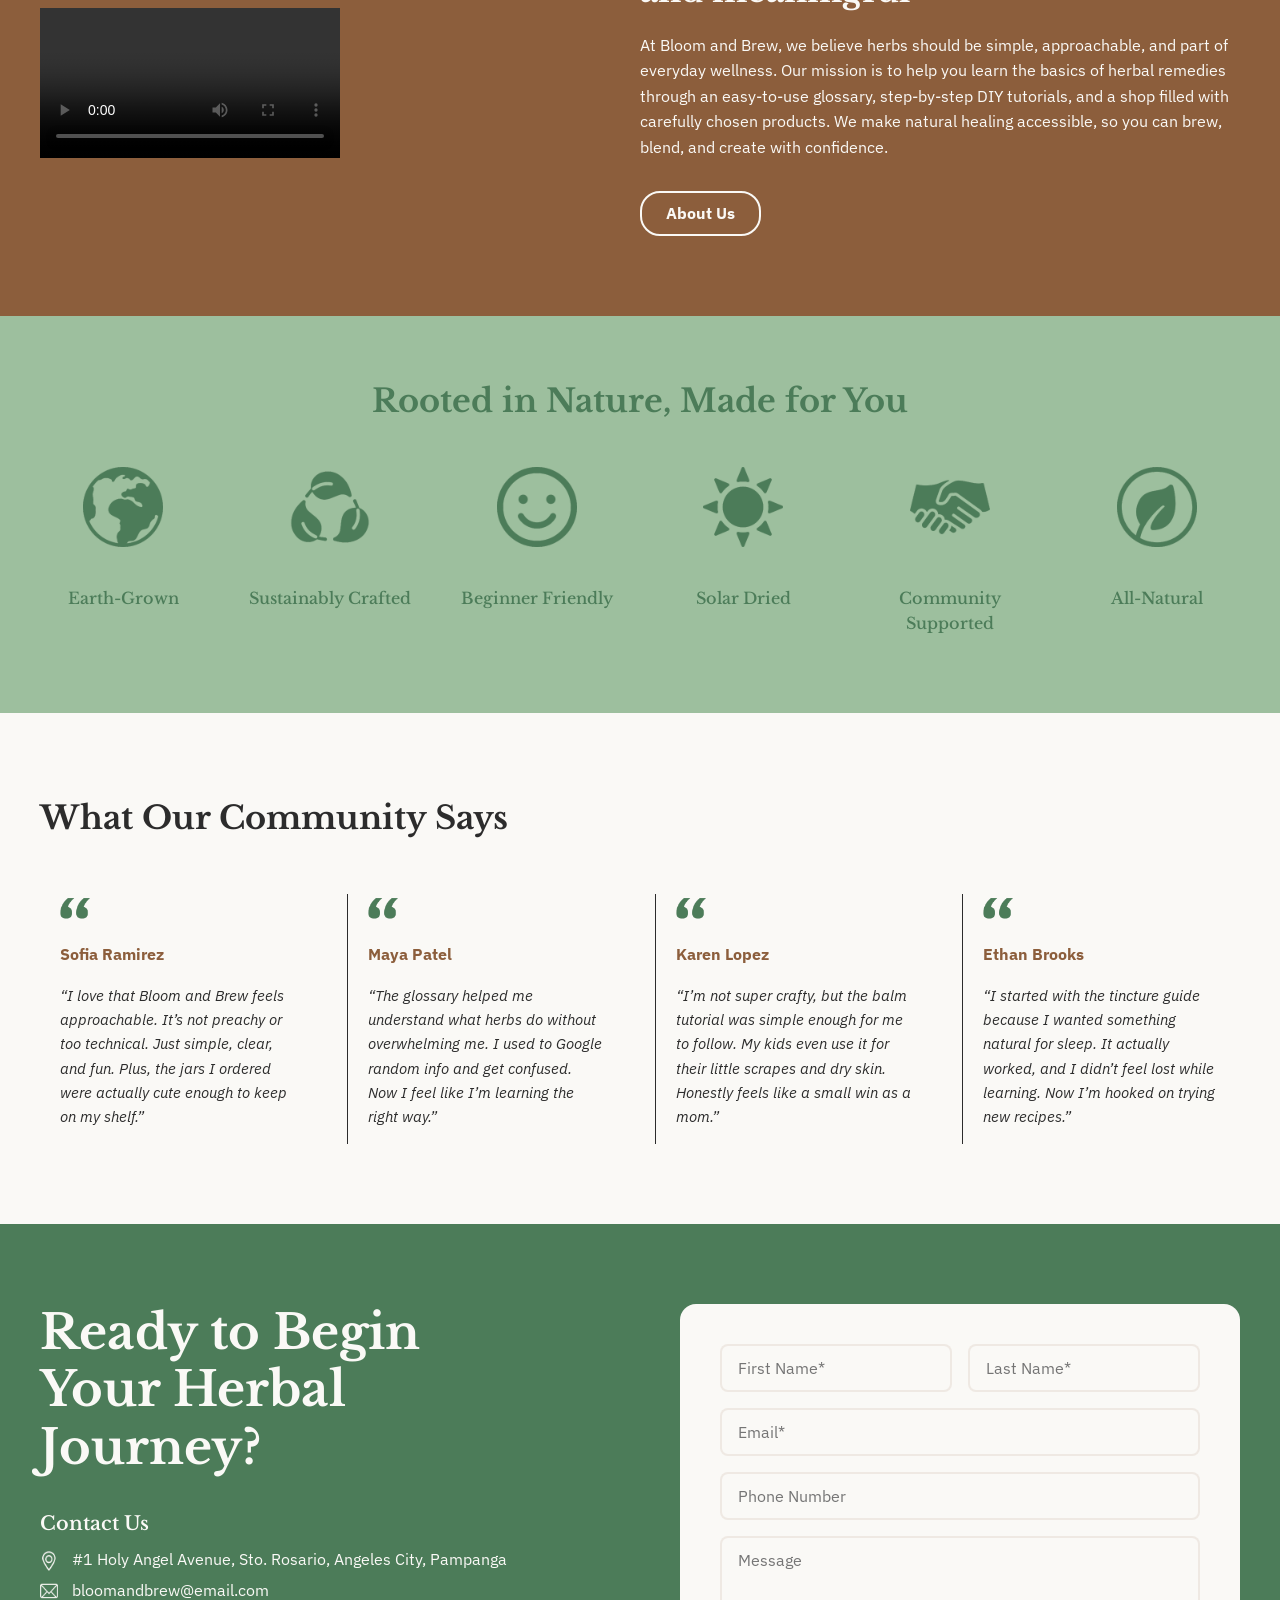
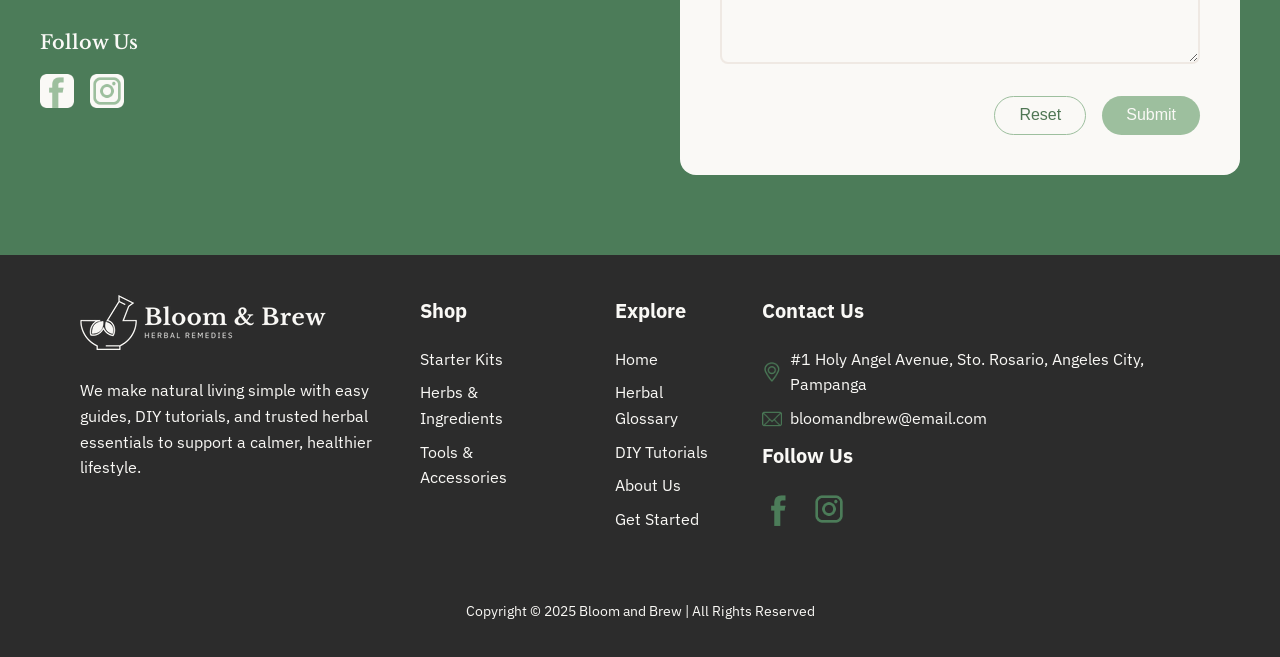
==== commit 292dbe6b: "Update index.html" ====
--- a/index.html
+++ b/index.html
@@ -32,8 +32,8 @@
         <h1>Where Healing Blooms and Wellness Brews</h1>
         <p>Learn about herbs and create easy DIY remedies for a calmer, healthier life.</p>
         <div class="hero-buttons">
-          <a href="#" class="btn-primary">Learn More</a>
-          <a href="#" class="btn-secondary">Start Your First Remedy →</a>
+          <a href="tutorials.html" class="btn-primary">Learn More</a>
+          <a href="#contact" class="btn-secondary">Start Your First Remedy →</a>
         </div>
       </div>
     </div>
@@ -247,7 +247,7 @@
       <div>
         <h4>Explore</h4>
         <ul>
-          <li><a href="index.html">index</a></li>
+          <li><a href="index.html">Home</a></li>
           <li><a href="glossary.html">Herbal Glossary</a></li>
           <li><a href="tutorials.html">DIY Tutorials</a></li>
           <li><a href="about.html">About Us</a></li>
@@ -287,3 +287,4 @@
 </footer>
 
 </html>
+
--- a/styles.css
+++ b/styles.css
@@ -317,7 +317,7 @@
   color: #FAF9F6;
 }  
 
-/* === HOME PAGE === */
+/* === index PAGE === */
 /* Hero Section */
 .hero {
   position: relative;
@@ -1166,7 +1166,7 @@
     gap: 20px;
   }
   
-  /* Home Page */
+  /* index Page */
   .hero {
     height: 400px;
     padding: 0 10%;
@@ -1316,7 +1316,7 @@
     height: auto;
   }
 
-  /* Home */
+  /* index */
   .hero p{
     font-size: 16px;
   }
